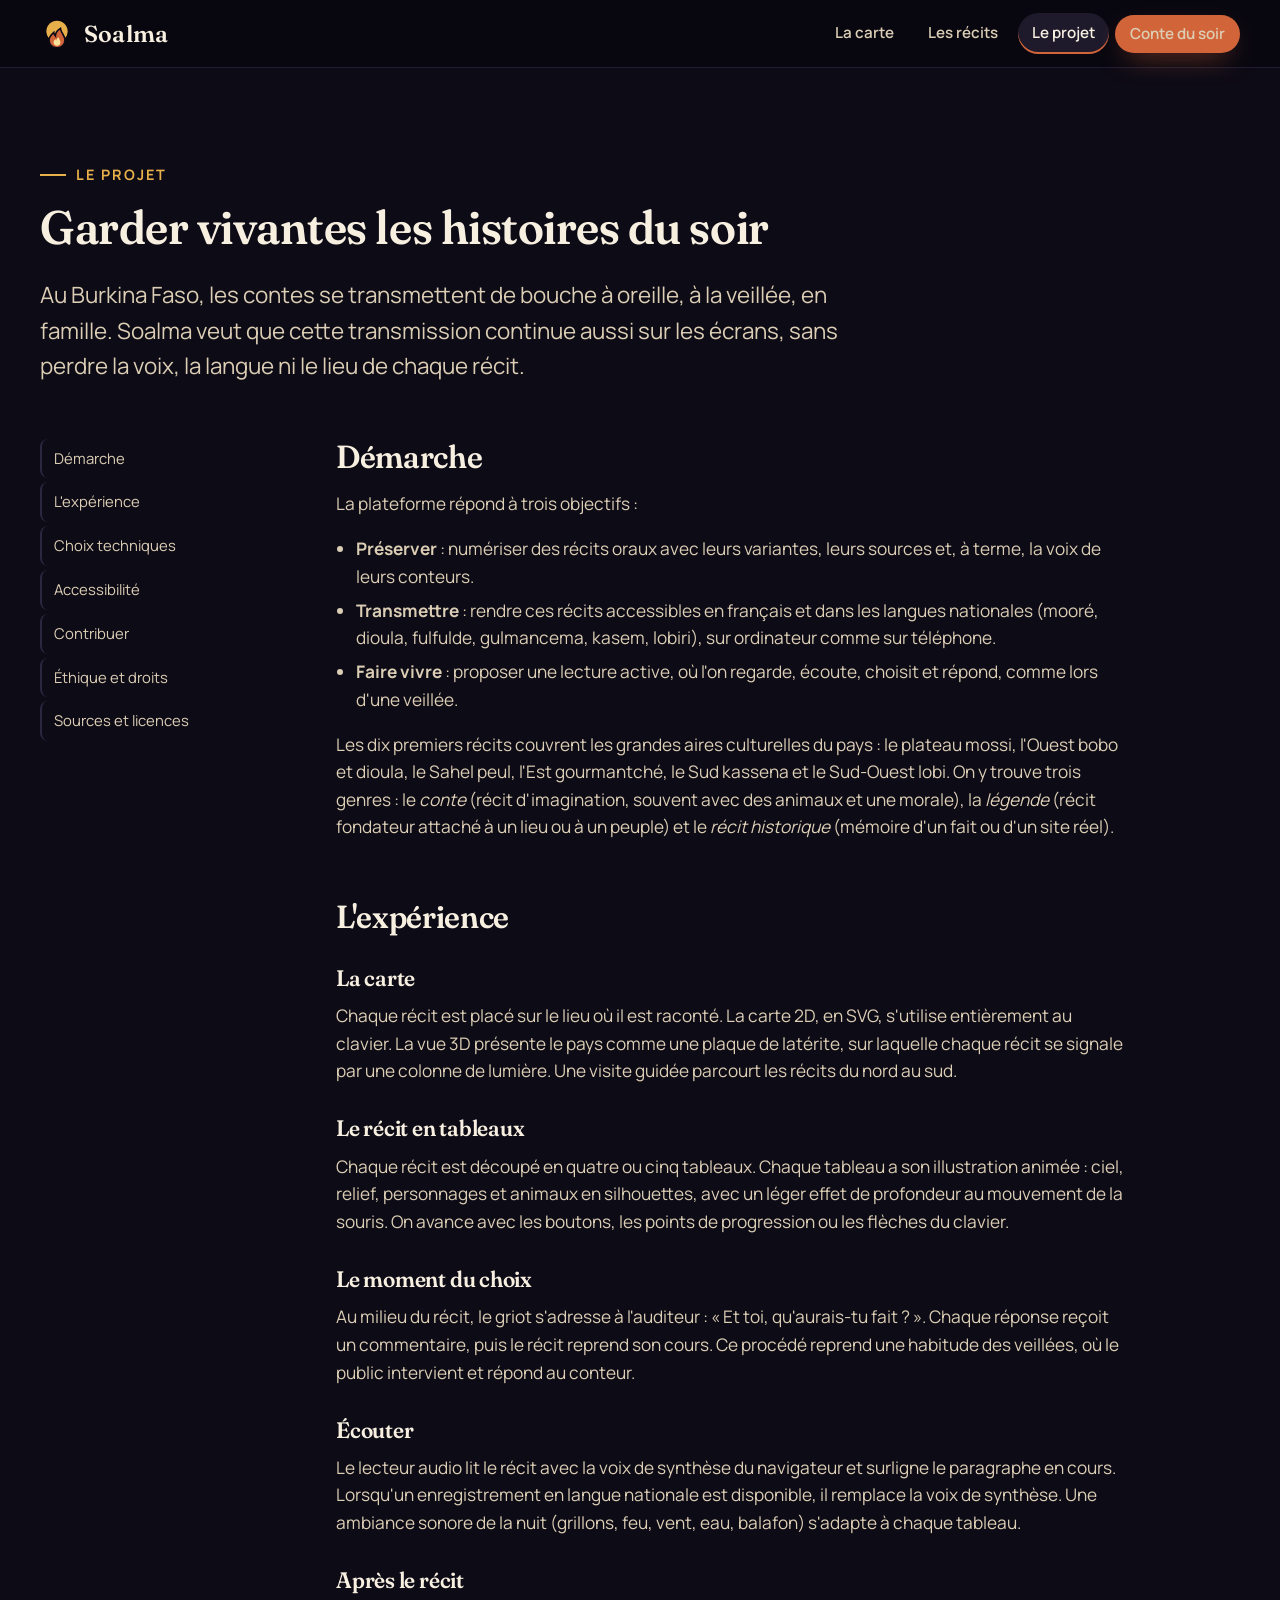
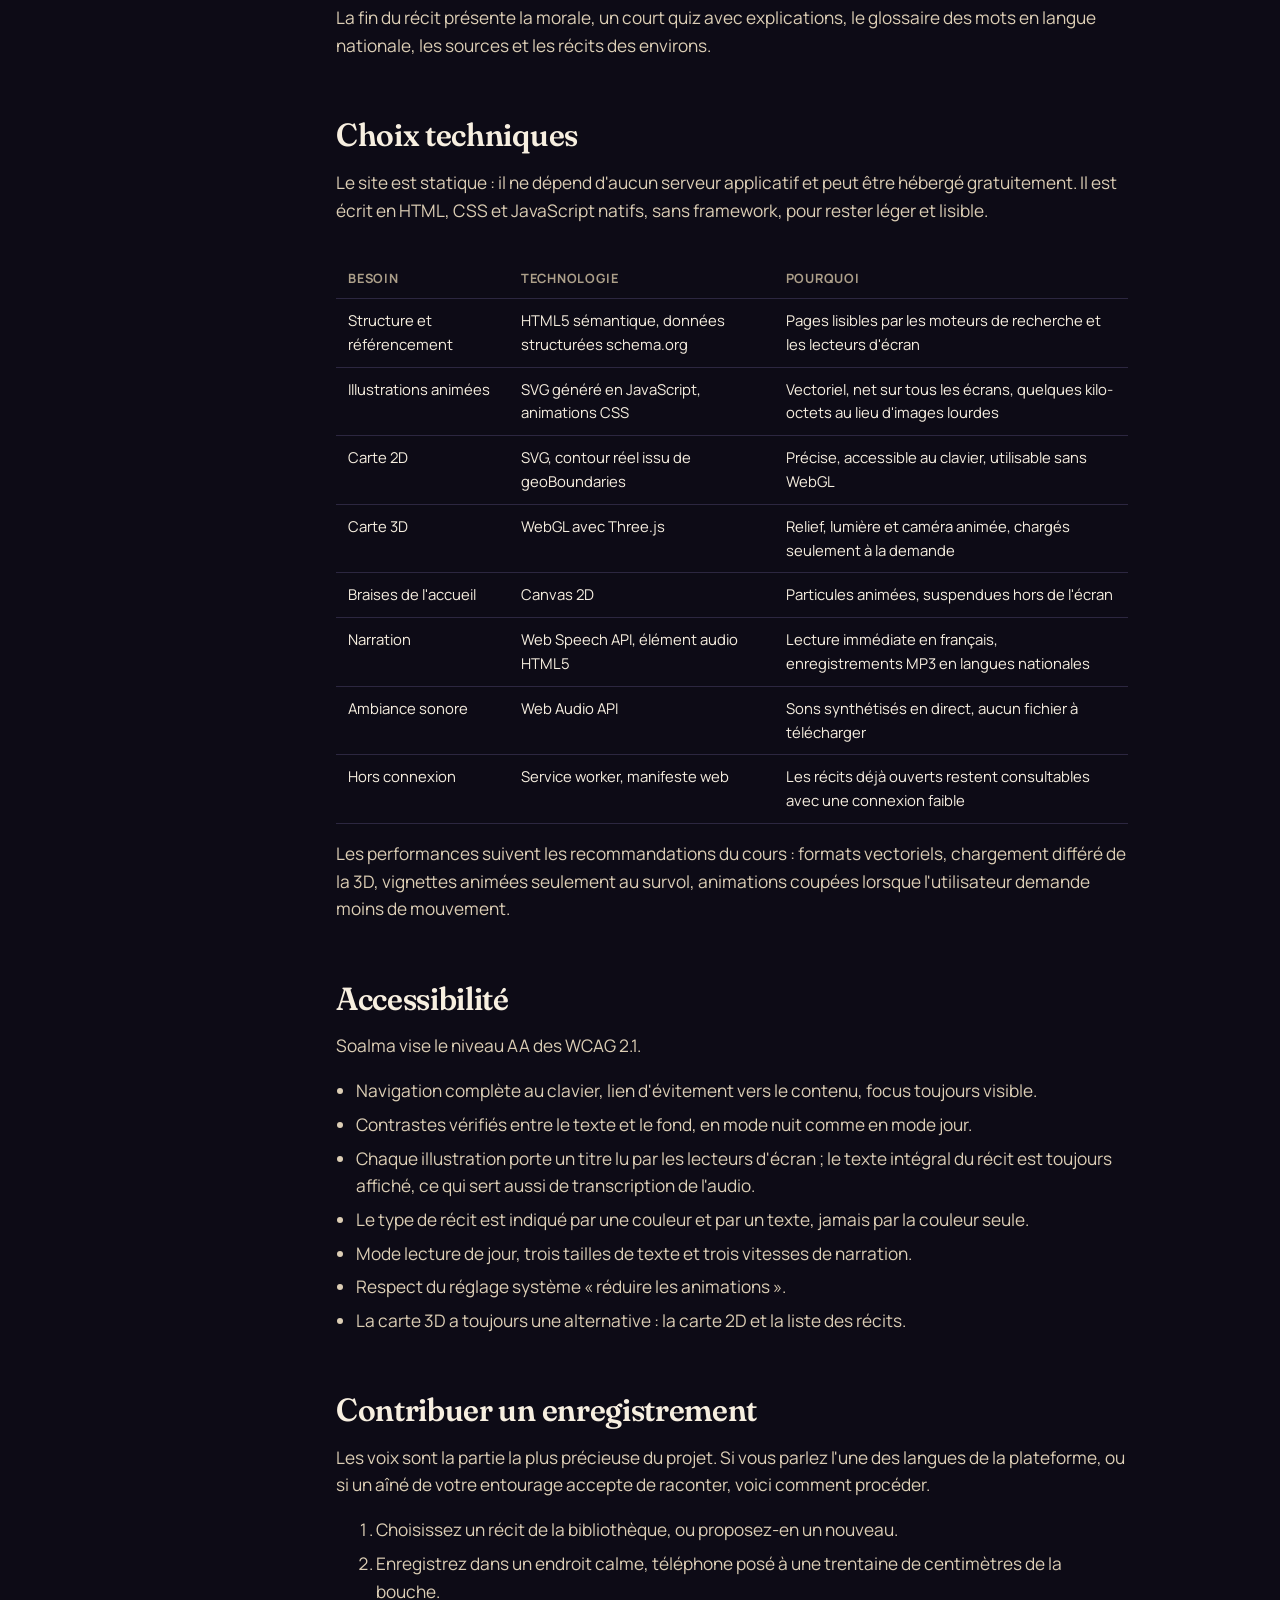
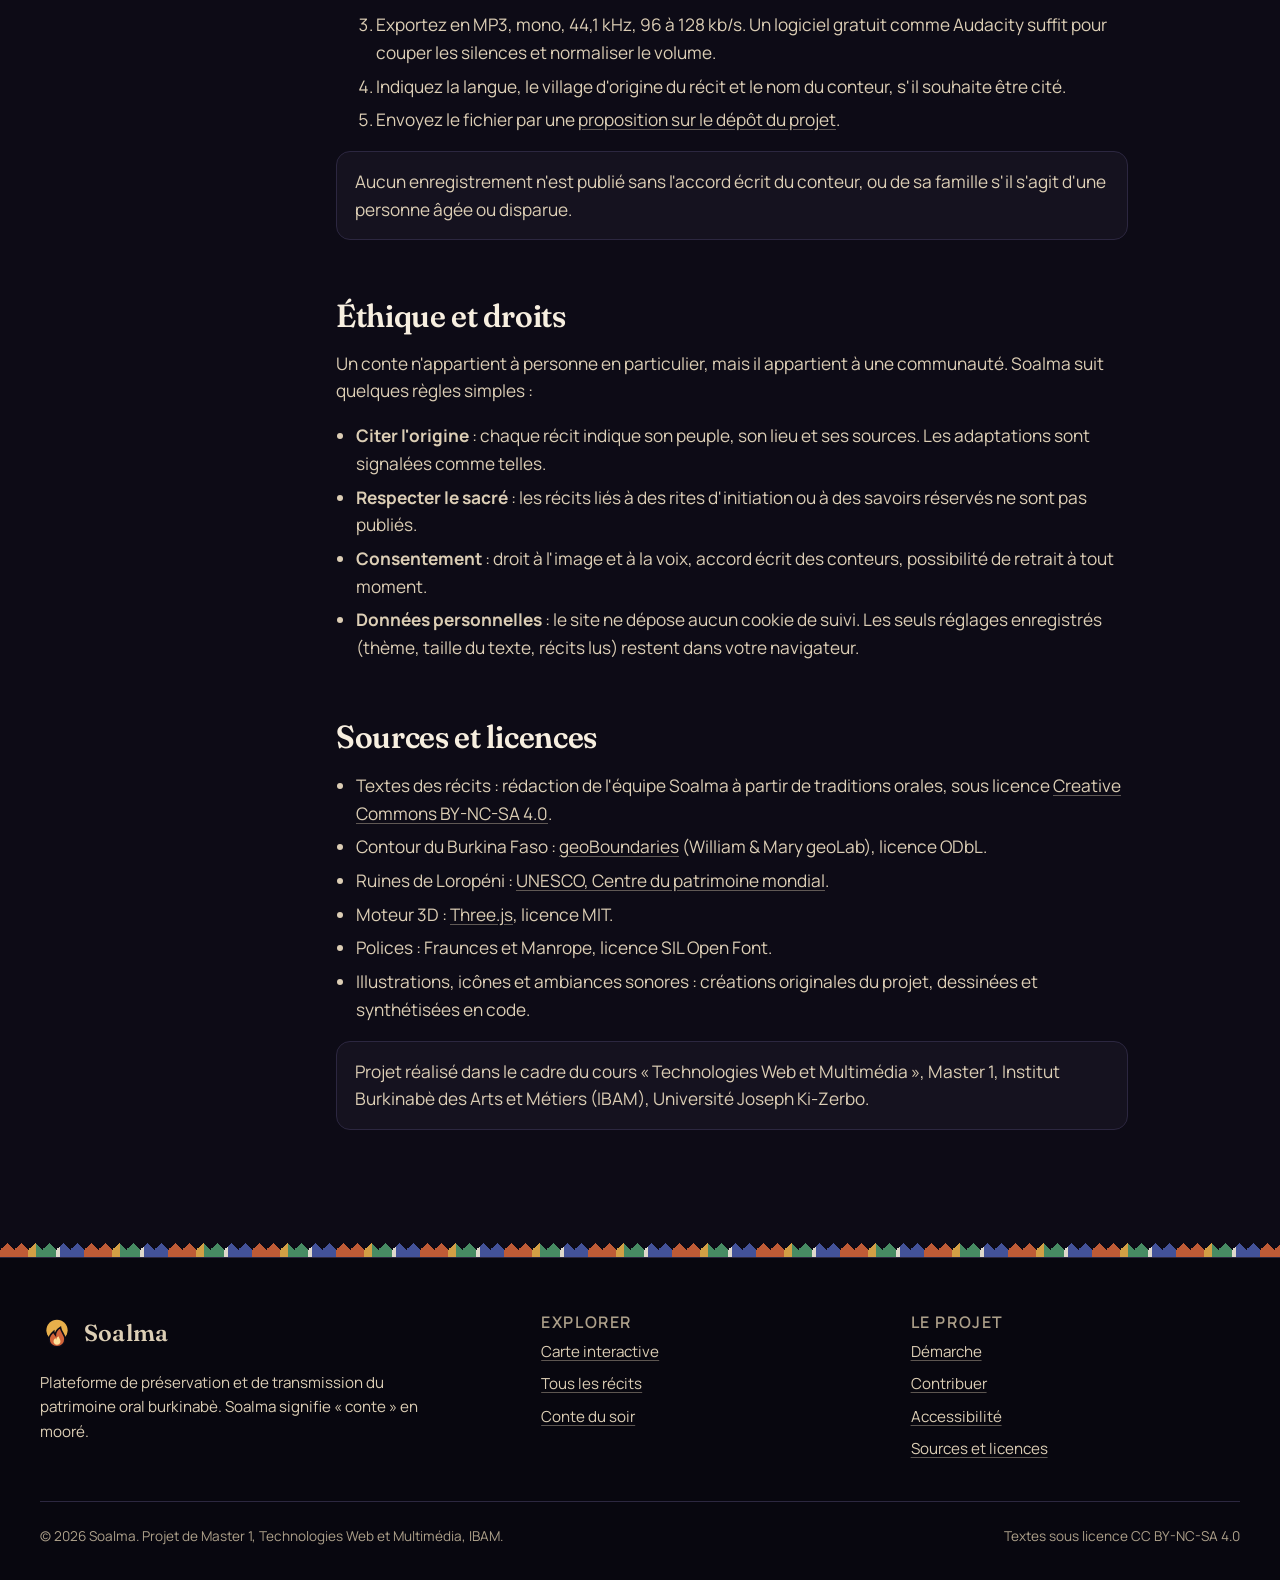
==== a-propos.html @ 2fe65912 "Plateforme Soalma : carte interactive et contes du Burkina Faso Site statique HTML, CSS et JavaScrip" ====
<!doctype html>
<html lang="fr">
<head>
  <meta charset="utf-8">
  <meta name="viewport" content="width=device-width, initial-scale=1">
  <title>Le projet · Soalma</title>
  <meta name="description" content="Démarche, technologies, accessibilité et contribution : comment Soalma préserve et transmet le patrimoine oral du Burkina Faso.">
  <meta name="theme-color" content="#0D0B16">
  <link rel="canonical" href="https://porgoabdoulnassirou.github.io/Projet_Tech_Web_et_Multimediat/a-propos.html">
  <meta property="og:title" content="Le projet · Soalma">
  <meta property="og:description" content="Comment Soalma préserve et transmet le patrimoine oral du Burkina Faso.">
  <meta property="og:image" content="https://porgoabdoulnassirou.github.io/Projet_Tech_Web_et_Multimediat/assets/img/og-image.png">
  <link rel="icon" href="assets/img/favicon.svg" type="image/svg+xml">
  <link rel="manifest" href="manifest.webmanifest">
  <link rel="preconnect" href="https://fonts.googleapis.com">
  <link rel="preconnect" href="https://fonts.gstatic.com" crossorigin>
  <link rel="stylesheet" href="https://fonts.googleapis.com/css2?family=Fraunces:ital,opsz,wght@0,9..144,400..700;1,9..144,400..600&family=Manrope:wght@400..800&display=swap">
  <link rel="stylesheet" href="assets/css/main.css">
  <script type="module" src="assets/js/ui.js"></script>
</head>
<body>
  <!-- en-tete -->
  <a class="skip-link" href="#contenu">Aller au contenu</a>

  <header class="site-header">
    <div class="container">
      <a class="brand" href="./" aria-label="Soalma, accueil"><img src="assets/img/logo.svg" alt="" width="34" height="34">Soalma</a>
      <button class="nav-toggle" type="button" aria-expanded="false" aria-controls="nav" aria-label="Menu"><svg viewBox="0 0 24 24" width="22" height="22" fill="none" stroke="currentColor" stroke-width="1.8" stroke-linecap="round" aria-hidden="true"><path d="M4 7h16M4 12h16M4 17h16"/></svg></button>
      <nav id="nav" class="nav" aria-label="Navigation principale">
        <a href="carte.html">La carte</a>
        <a href="contes.html">Les récits</a>
        <a href="a-propos.html" aria-current="page">Le projet</a>
        <a class="btn btn-primary btn-sm" href="contes.html" data-random>Conte du soir</a>
      </nav>
    </div>
  </header>
  <!-- /en-tete -->

  <main id="contenu">
    <div class="container">
      <header class="page-head">
        <p class="eyebrow">Le projet</p>
        <h1>Garder vivantes les histoires du soir</h1>
        <p class="lead">Au Burkina Faso, les contes se transmettent de bouche à oreille, à la veillée, en famille. Soalma veut que cette transmission continue aussi sur les écrans, sans perdre la voix, la langue ni le lieu de chaque récit.</p>
      </header>

      <div class="about-grid">
        <nav class="toc" aria-label="Sommaire de la page">
          <a href="#demarche">Démarche</a>
          <a href="#experience">L'expérience</a>
          <a href="#technique">Choix techniques</a>
          <a href="#accessibilite">Accessibilité</a>
          <a href="#contribuer">Contribuer</a>
          <a href="#ethique">Éthique et droits</a>
          <a href="#sources">Sources et licences</a>
        </nav>

        <div class="prose">
          <section id="demarche" aria-labelledby="h-demarche">
            <h2 id="h-demarche" style="margin-top:0">Démarche</h2>
            <p>La plateforme répond à trois objectifs :</p>
            <ul>
              <li><strong>Préserver</strong> : numériser des récits oraux avec leurs variantes, leurs sources et, à terme, la voix de leurs conteurs.</li>
              <li><strong>Transmettre</strong> : rendre ces récits accessibles en français et dans les langues nationales (mooré, dioula, fulfulde, gulmancema, kasem, lobiri), sur ordinateur comme sur téléphone.</li>
              <li><strong>Faire vivre</strong> : proposer une lecture active, où l'on regarde, écoute, choisit et répond, comme lors d'une veillée.</li>
            </ul>
            <p>Les dix premiers récits couvrent les grandes aires culturelles du pays : le plateau mossi, l'Ouest bobo et dioula, le Sahel peul, l'Est gourmantché, le Sud kassena et le Sud-Ouest lobi. On y trouve trois genres : le <em>conte</em> (récit d'imagination, souvent avec des animaux et une morale), la <em>légende</em> (récit fondateur attaché à un lieu ou à un peuple) et le <em>récit historique</em> (mémoire d'un fait ou d'un site réel).</p>
          </section>

          <section id="experience" aria-labelledby="h-experience">
            <h2 id="h-experience">L'expérience</h2>
            <h3>La carte</h3>
            <p>Chaque récit est placé sur le lieu où il est raconté. La carte 2D, en SVG, s'utilise entièrement au clavier. La vue 3D présente le pays comme une plaque de latérite, sur laquelle chaque récit se signale par une colonne de lumière. Une visite guidée parcourt les récits du nord au sud.</p>
            <h3>Le récit en tableaux</h3>
            <p>Chaque récit est découpé en quatre ou cinq tableaux. Chaque tableau a son illustration animée : ciel, relief, personnages et animaux en silhouettes, avec un léger effet de profondeur au mouvement de la souris. On avance avec les boutons, les points de progression ou les flèches du clavier.</p>
            <h3>Le moment du choix</h3>
            <p>Au milieu du récit, le griot s'adresse à l'auditeur : « Et toi, qu'aurais-tu fait ? ». Chaque réponse reçoit un commentaire, puis le récit reprend son cours. Ce procédé reprend une habitude des veillées, où le public intervient et répond au conteur.</p>
            <h3>Écouter</h3>
            <p>Le lecteur audio lit le récit avec la voix de synthèse du navigateur et surligne le paragraphe en cours. Lorsqu'un enregistrement en langue nationale est disponible, il remplace la voix de synthèse. Une ambiance sonore de la nuit (grillons, feu, vent, eau, balafon) s'adapte à chaque tableau.</p>
            <h3>Après le récit</h3>
            <p>La fin du récit présente la morale, un court quiz avec explications, le glossaire des mots en langue nationale, les sources et les récits des environs.</p>
          </section>

          <section id="technique" aria-labelledby="h-technique">
            <h2 id="h-technique">Choix techniques</h2>
            <p>Le site est statique : il ne dépend d'aucun serveur applicatif et peut être hébergé gratuitement. Il est écrit en HTML, CSS et JavaScript natifs, sans framework, pour rester léger et lisible.</p>
            <div style="overflow-x:auto">
              <table class="table">
                <thead><tr><th scope="col">Besoin</th><th scope="col">Technologie</th><th scope="col">Pourquoi</th></tr></thead>
                <tbody>
                  <tr><td>Structure et référencement</td><td>HTML5 sémantique, données structurées schema.org</td><td>Pages lisibles par les moteurs de recherche et les lecteurs d'écran</td></tr>
                  <tr><td>Illustrations animées</td><td>SVG généré en JavaScript, animations CSS</td><td>Vectoriel, net sur tous les écrans, quelques kilo-octets au lieu d'images lourdes</td></tr>
                  <tr><td>Carte 2D</td><td>SVG, contour réel issu de geoBoundaries</td><td>Précise, accessible au clavier, utilisable sans WebGL</td></tr>
                  <tr><td>Carte 3D</td><td>WebGL avec Three.js</td><td>Relief, lumière et caméra animée, chargés seulement à la demande</td></tr>
                  <tr><td>Braises de l'accueil</td><td>Canvas 2D</td><td>Particules animées, suspendues hors de l'écran</td></tr>
                  <tr><td>Narration</td><td>Web Speech API, élément audio HTML5</td><td>Lecture immédiate en français, enregistrements MP3 en langues nationales</td></tr>
                  <tr><td>Ambiance sonore</td><td>Web Audio API</td><td>Sons synthétisés en direct, aucun fichier à télécharger</td></tr>
                  <tr><td>Hors connexion</td><td>Service worker, manifeste web</td><td>Les récits déjà ouverts restent consultables avec une connexion faible</td></tr>
                </tbody>
              </table>
            </div>
            <p>Les performances suivent les recommandations du cours : formats vectoriels, chargement différé de la 3D, vignettes animées seulement au survol, animations coupées lorsque l'utilisateur demande moins de mouvement.</p>
          </section>

          <section id="accessibilite" aria-labelledby="h-access">
            <h2 id="h-access">Accessibilité</h2>
            <p>Soalma vise le niveau AA des WCAG 2.1.</p>
            <ul>
              <li>Navigation complète au clavier, lien d'évitement vers le contenu, focus toujours visible.</li>
              <li>Contrastes vérifiés entre le texte et le fond, en mode nuit comme en mode jour.</li>
              <li>Chaque illustration porte un titre lu par les lecteurs d'écran ; le texte intégral du récit est toujours affiché, ce qui sert aussi de transcription de l'audio.</li>
              <li>Le type de récit est indiqué par une couleur et par un texte, jamais par la couleur seule.</li>
              <li>Mode lecture de jour, trois tailles de texte et trois vitesses de narration.</li>
              <li>Respect du réglage système « réduire les animations ».</li>
              <li>La carte 3D a toujours une alternative : la carte 2D et la liste des récits.</li>
            </ul>
          </section>

          <section id="contribuer" aria-labelledby="h-contrib">
            <h2 id="h-contrib">Contribuer un enregistrement</h2>
            <p>Les voix sont la partie la plus précieuse du projet. Si vous parlez l'une des langues de la plateforme, ou si un aîné de votre entourage accepte de raconter, voici comment procéder.</p>
            <ol>
              <li>Choisissez un récit de la bibliothèque, ou proposez-en un nouveau.</li>
              <li>Enregistrez dans un endroit calme, téléphone posé à une trentaine de centimètres de la bouche.</li>
              <li>Exportez en MP3, mono, 44,1 kHz, 96 à 128 kb/s. Un logiciel gratuit comme Audacity suffit pour couper les silences et normaliser le volume.</li>
              <li>Indiquez la langue, le village d'origine du récit et le nom du conteur, s'il souhaite être cité.</li>
              <li>Envoyez le fichier par une <a href="https://github.com/PorgoAbdoulNassirou/Projet_Tech_Web_et_Multimediat/issues/new" rel="noopener">proposition sur le dépôt du projet</a>.</li>
            </ol>
            <p class="note">Aucun enregistrement n'est publié sans l'accord écrit du conteur, ou de sa famille s'il s'agit d'une personne âgée ou disparue.</p>
          </section>

          <section id="ethique" aria-labelledby="h-ethique">
            <h2 id="h-ethique">Éthique et droits</h2>
            <p>Un conte n'appartient à personne en particulier, mais il appartient à une communauté. Soalma suit quelques règles simples :</p>
            <ul>
              <li><strong>Citer l'origine</strong> : chaque récit indique son peuple, son lieu et ses sources. Les adaptations sont signalées comme telles.</li>
              <li><strong>Respecter le sacré</strong> : les récits liés à des rites d'initiation ou à des savoirs réservés ne sont pas publiés.</li>
              <li><strong>Consentement</strong> : droit à l'image et à la voix, accord écrit des conteurs, possibilité de retrait à tout moment.</li>
              <li><strong>Données personnelles</strong> : le site ne dépose aucun cookie de suivi. Les seuls réglages enregistrés (thème, taille du texte, récits lus) restent dans votre navigateur.</li>
            </ul>
          </section>

          <section id="sources" aria-labelledby="h-sources">
            <h2 id="h-sources">Sources et licences</h2>
            <ul>
              <li>Textes des récits : rédaction de l'équipe Soalma à partir de traditions orales, sous licence <a href="https://creativecommons.org/licenses/by-nc-sa/4.0/deed.fr" rel="noopener license">Creative Commons BY-NC-SA 4.0</a>.</li>
              <li>Contour du Burkina Faso : <a href="https://www.geoboundaries.org/" rel="noopener">geoBoundaries</a> (William &amp; Mary geoLab), licence ODbL.</li>
              <li>Ruines de Loropéni : <a href="https://whc.unesco.org/fr/list/1225/" rel="noopener">UNESCO, Centre du patrimoine mondial</a>.</li>
              <li>Moteur 3D : <a href="https://threejs.org/" rel="noopener">Three.js</a>, licence MIT.</li>
              <li>Polices : Fraunces et Manrope, licence SIL Open Font.</li>
              <li>Illustrations, icônes et ambiances sonores : créations originales du projet, dessinées et synthétisées en code.</li>
            </ul>
            <p class="note">Projet réalisé dans le cadre du cours « Technologies Web et Multimédia », Master 1, Institut Burkinabè des Arts et Métiers (IBAM), Université Joseph Ki-Zerbo.</p>
          </section>
        </div>
      </div>
    </div>
    <div style="height:96px"></div>
  </main>

  <!-- pied -->
  <div class="motif" aria-hidden="true"></div>
  <footer class="site-footer">
    <div class="container">
      <div>
        <a class="brand" href="./"><img src="assets/img/logo.svg" alt="" width="34" height="34">Soalma</a>
        <p style="margin-top:14px;max-width:42ch">Plateforme de préservation et de transmission du patrimoine oral burkinabè. Soalma signifie « conte » en mooré.</p>
      </div>
      <div>
        <h2>Explorer</h2>
        <ul>
          <li><a href="carte.html">Carte interactive</a></li>
          <li><a href="contes.html">Tous les récits</a></li>
          <li><a href="contes.html" data-random>Conte du soir</a></li>
        </ul>
      </div>
      <div>
        <h2>Le projet</h2>
        <ul>
          <li><a href="a-propos.html#demarche">Démarche</a></li>
          <li><a href="a-propos.html#contribuer">Contribuer</a></li>
          <li><a href="a-propos.html#accessibilite">Accessibilité</a></li>
          <li><a href="a-propos.html#sources">Sources et licences</a></li>
        </ul>
      </div>
      <div class="fineprint">
        <span>© <span data-year>2026</span> Soalma. Projet de Master 1, Technologies Web et Multimédia, IBAM.</span>
        <span>Textes sous licence CC BY-NC-SA 4.0</span>
      </div>
    </div>
  </footer>
  <!-- /pied -->
</body>
</html>
---- assets/css/main.css ----
/* =========================================================
   Soalma, feuille de style principale
   1. Jetons de design   2. Base   3. Mise en page
   4. Composants        5. Scènes  6. Pages
   ========================================================= */

/* ---------- 1. Jetons ---------- */
:root {
  --nuit-950: #08070F;
  --nuit-900: #0D0B16;
  --nuit-800: #15121F;
  --nuit-700: #1E1A2B;
  --nuit-600: #2C2740;
  --nuit-500: #3D3756;

  --sable-50: #F7EFE0;
  --sable-200: #DCCEB5;
  --sable-400: #ADA08A;

  --laterite: #D2643A;
  --laterite-600: #B8502A;
  --mil: #E8B04B;
  --indigo: #4A5AA8;
  --vert: #4E9A6C;

  --bg: var(--nuit-900);
  --surface: var(--nuit-800);
  --raised: var(--nuit-700);
  --line: var(--nuit-600);
  --text: var(--sable-50);
  --text-2: var(--sable-200);
  --muted: var(--sable-400);
  --accent: var(--laterite);
  --focus: var(--mil);

  --font-display: 'Fraunces', 'Georgia', serif;
  --font-ui: 'Manrope', system-ui, -apple-system, 'Segoe UI', sans-serif;

  --step--1: clamp(0.83rem, 0.8rem + 0.15vw, 0.9rem);
  --step-0: clamp(1rem, 0.96rem + 0.2vw, 1.08rem);
  --step-1: clamp(1.2rem, 1.1rem + 0.45vw, 1.4rem);
  --step-2: clamp(1.5rem, 1.3rem + 0.9vw, 2rem);
  --step-3: clamp(1.9rem, 1.5rem + 1.8vw, 3rem);
  --step-4: clamp(2.4rem, 1.7rem + 3.2vw, 4.6rem);

  --r-sm: 8px;
  --r-md: 14px;
  --r-lg: 22px;
  --r-pill: 999px;

  --shadow: 0 18px 50px -20px rgba(0, 0, 0, 0.7);
  --ease: cubic-bezier(0.22, 1, 0.36, 1);
  --header-h: 68px;
  --maxw: 1200px;

  color-scheme: dark;
}

/* ---------- 2. Base ---------- */
*, *::before, *::after { box-sizing: border-box; }

html { -webkit-text-size-adjust: 100%; scroll-behavior: smooth; }

body {
  margin: 0;
  min-height: 100vh;
  background: var(--bg);
  color: var(--text);
  font-family: var(--font-ui);
  font-size: var(--step-0);
  line-height: 1.6;
  -webkit-font-smoothing: antialiased;
  text-rendering: optimizeLegibility;
}

img, svg, canvas, video { display: block; max-width: 100%; }

h1, h2, h3, h4 {
  font-family: var(--font-display);
  font-weight: 600;
  line-height: 1.12;
  letter-spacing: -0.01em;
  margin: 0 0 0.5em;
  font-variation-settings: 'opsz' 72, 'SOFT' 50;
}
h1 { font-size: var(--step-4); }
h2 { font-size: var(--step-3); }
h3 { font-size: var(--step-1); }
p { margin: 0 0 1em; }

a { color: inherit; text-decoration-color: color-mix(in srgb, currentColor 40%, transparent); text-underline-offset: 3px; }
a:hover { text-decoration-color: currentColor; }

:focus-visible {
  outline: 3px solid var(--focus);
  outline-offset: 3px;
  border-radius: 4px;
}

::selection { background: var(--laterite); color: #fff; }

.visually-hidden {
  position: absolute !important;
  width: 1px; height: 1px;
  padding: 0; margin: -1px;
  overflow: hidden; clip: rect(0 0 0 0);
  white-space: nowrap; border: 0;
}

.skip-link {
  position: absolute;
  left: 12px; top: -60px;
  z-index: 100;
  background: var(--mil);
  color: var(--nuit-950);
  padding: 10px 16px;
  border-radius: var(--r-sm);
  font-weight: 700;
  text-decoration: none;
  transition: top 0.2s;
}
.skip-link:focus { top: 12px; }

.eyebrow {
  display: inline-flex;
  align-items: center;
  gap: 10px;
  font-size: var(--step--1);
  font-weight: 700;
  letter-spacing: 0.14em;
  text-transform: uppercase;
  color: var(--mil);
  margin-bottom: 14px;
}
.eyebrow::before {
  content: '';
  width: 26px; height: 2px;
  background: currentColor;
}

.lead { font-size: var(--step-1); color: var(--text-2); max-width: 60ch; }

/* ---------- 3. Mise en page ---------- */
.container { width: min(100% - 40px, var(--maxw)); margin-inline: auto; }

.section { padding-block: clamp(64px, 9vw, 120px); }

.site-header {
  position: sticky;
  top: 0;
  z-index: 50;
  height: var(--header-h);
  background: color-mix(in srgb, var(--nuit-950) 78%, transparent);
  backdrop-filter: blur(14px) saturate(140%);
  -webkit-backdrop-filter: blur(14px) saturate(140%);
  border-bottom: 1px solid color-mix(in srgb, var(--line) 70%, transparent);
}
.site-header .container {
  height: 100%;
  display: flex;
  align-items: center;
  gap: 24px;
}

.brand {
  display: inline-flex;
  align-items: center;
  gap: 10px;
  text-decoration: none;
  font-family: var(--font-display);
  font-size: 1.45rem;
  font-weight: 600;
  letter-spacing: 0.01em;
}
.brand svg, .brand img { width: 34px; height: 34px; }
.go span, .btn span { display: inline-flex; }
.go svg, .btn span svg { width: 18px; height: 18px; }

.nav { margin-left: auto; display: flex; align-items: center; gap: 6px; }
.nav a {
  padding: 8px 14px;
  border-radius: var(--r-pill);
  text-decoration: none;
  color: var(--text-2);
  font-weight: 600;
  font-size: 0.95rem;
  transition: background 0.2s, color 0.2s;
}
.nav a:hover { color: var(--text); background: var(--nuit-700); }
.nav a[aria-current='page'] { color: var(--text); background: var(--nuit-700); box-shadow: inset 0 -2px 0 var(--laterite); }

.nav-toggle { display: none; }

@media (max-width: 820px) {
  .nav-toggle {
    display: inline-grid;
    place-items: center;
    margin-left: auto;
    width: 44px; height: 44px;
    border-radius: var(--r-pill);
    border: 1px solid var(--line);
    background: transparent;
    color: var(--text);
    cursor: pointer;
  }
  .nav {
    position: fixed;
    inset: var(--header-h) 0 auto 0;
    flex-direction: column;
    align-items: stretch;
    gap: 4px;
    padding: 16px 20px 24px;
    background: var(--nuit-950);
    border-bottom: 1px solid var(--line);
    transform: translateY(-8px);
    opacity: 0;
    visibility: hidden;
    transition: opacity 0.25s var(--ease), transform 0.25s var(--ease), visibility 0.25s;
  }
  .nav.is-open { opacity: 1; transform: none; visibility: visible; }
  .nav a { padding: 14px 16px; font-size: 1.05rem; }
  .nav .btn { margin-top: 8px; justify-content: center; }
}

.site-footer {
  border-top: 1px solid var(--line);
  background: var(--nuit-950);
  color: var(--text-2);
  font-size: 0.95rem;
}
.site-footer .container {
  display: grid;
  grid-template-columns: 1.4fr 1fr 1fr;
  gap: 40px;
  padding-block: 56px 32px;
}
.site-footer h2 { font-size: 1rem; font-family: var(--font-ui); letter-spacing: 0.1em; text-transform: uppercase; color: var(--muted); }
.site-footer ul { list-style: none; padding: 0; margin: 0; display: grid; gap: 8px; }
.site-footer .fineprint {
  grid-column: 1 / -1;
  padding-top: 24px;
  border-top: 1px solid var(--line);
  font-size: 0.85rem;
  color: var(--muted);
  display: flex;
  flex-wrap: wrap;
  gap: 8px 24px;
  justify-content: space-between;
}
@media (max-width: 760px) { .site-footer .container { grid-template-columns: 1fr; } }

/* Bande de motifs inspirée du Faso Dan Fani */
.motif {
  height: 14px;
  background:
    linear-gradient(135deg, var(--nuit-900) 25%, transparent 25%) 0 0 / 14px 14px,
    linear-gradient(225deg, var(--nuit-900) 25%, transparent 25%) 0 0 / 14px 14px,
    repeating-linear-gradient(90deg, var(--laterite) 0 28px, var(--mil) 28px 36px, var(--vert) 36px 56px, var(--sable-50) 56px 60px, var(--indigo) 60px 84px);
  opacity: 0.9;
}

/* ---------- 4. Composants ---------- */
.btn {
  display: inline-flex;
  align-items: center;
  gap: 10px;
  min-height: 46px;
  padding: 0 22px;
  border-radius: var(--r-pill);
  border: 1px solid transparent;
  font: 700 0.98rem/1 var(--font-ui);
  text-decoration: none;
  cursor: pointer;
  transition: transform 0.2s var(--ease), background 0.2s, border-color 0.2s, color 0.2s, box-shadow 0.2s;
  white-space: nowrap;
}
.btn svg { width: 18px; height: 18px; flex: none; }
.btn:active { transform: translateY(1px) scale(0.98); }
.btn-primary { background: var(--laterite); color: #fff; box-shadow: 0 10px 30px -12px rgba(210, 100, 58, 0.8); }
.btn-primary:hover { background: var(--laterite-600); }
.btn-ghost { background: transparent; color: var(--text); border-color: var(--nuit-500); }
.btn-ghost:hover { background: var(--nuit-700); border-color: var(--sable-400); }
.btn-quiet { background: var(--nuit-700); color: var(--text); }
.btn-quiet:hover { background: var(--nuit-600); }
.btn-sm { min-height: 38px; padding: 0 16px; font-size: 0.9rem; }
.btn[disabled] { opacity: 0.45; cursor: not-allowed; }

.icon-btn {
  display: inline-grid;
  place-items: center;
  width: 44px; height: 44px;
  border-radius: var(--r-pill);
  border: 1px solid var(--line);
  background: var(--nuit-800);
  color: var(--text);
  cursor: pointer;
  transition: background 0.2s, border-color 0.2s;
}
.icon-btn:hover { background: var(--nuit-700); border-color: var(--nuit-500); }
.icon-btn svg { width: 20px; height: 20px; }
.icon-btn[aria-pressed='true'] { background: var(--laterite); border-color: var(--laterite); color: #fff; }

.chip {
  display: inline-flex;
  align-items: center;
  gap: 8px;
  min-height: 36px;
  padding: 0 14px;
  border-radius: var(--r-pill);
  border: 1px solid var(--line);
  background: transparent;
  color: var(--text-2);
  font: 600 0.88rem/1 var(--font-ui);
  cursor: pointer;
  transition: all 0.2s;
}
.chip:hover { border-color: var(--nuit-500); color: var(--text); }
.chip[aria-pressed='true'] { background: var(--sable-50); color: var(--nuit-950); border-color: var(--sable-50); }
.chip .dot { width: 8px; height: 8px; border-radius: 50%; background: currentColor; }

.badge {
  display: inline-flex;
  align-items: center;
  gap: 6px;
  padding: 4px 10px;
  border-radius: var(--r-pill);
  font-size: 0.75rem;
  font-weight: 700;
  letter-spacing: 0.04em;
  text-transform: uppercase;
  background: rgba(8, 7, 15, 0.7);
  color: var(--sable-50);
  backdrop-filter: blur(6px);
}
.badge[data-type='Conte'] { color: #FFD38A; }
.badge[data-type='Légende'] { color: #FFB199; }
.badge[data-type='Récit historique'] { color: #B9C6FF; }

.meta {
  display: flex;
  flex-wrap: wrap;
  gap: 4px 14px;
  color: var(--muted);
  font-size: 0.88rem;
}
.meta span { display: inline-flex; align-items: center; gap: 6px; }
.meta svg { width: 15px; height: 15px; opacity: 0.8; }

.field {
  position: relative;
  display: flex;
  align-items: center;
}
.field svg { position: absolute; left: 16px; top: 50%; transform: translateY(-50%); width: 18px; height: 18px; color: var(--muted); pointer-events: none; }
.field input, .field select {
  width: 100%;
  min-height: 48px;
  padding: 0 16px 0 46px;
  border-radius: var(--r-pill);
  border: 1px solid var(--line);
  background: var(--nuit-800);
  color: var(--text);
  font: 500 1rem var(--font-ui);
  transition: border-color 0.2s, background 0.2s;
}
.field select { padding-left: 16px; appearance: none; }
.field input::placeholder { color: var(--muted); }
.field input:focus, .field select:focus { outline: none; border-color: var(--mil); background: var(--nuit-700); }

/* Carte de conte */
.card {
  position: relative;
  display: flex;
  flex-direction: column;
  border-radius: var(--r-lg);
  background: var(--surface);
  border: 1px solid var(--line);
  overflow: hidden;
  text-decoration: none;
  transition: transform 0.35s var(--ease), border-color 0.3s, box-shadow 0.35s;
}
.card:hover, .card:focus-within { transform: translateY(-4px); border-color: var(--nuit-500); box-shadow: var(--shadow); }
.card-media { position: relative; aspect-ratio: 16 / 10; overflow: hidden; background: var(--nuit-950); }
.card-media .scene { width: 100%; height: 100%; transition: transform 0.8s var(--ease); }
.card:hover .card-media .scene { transform: scale(1.04); }
.card-media .badge { position: absolute; top: 14px; left: 14px; }
.card-body { padding: 18px 20px 22px; display: grid; gap: 8px; flex: 1; }
.card-body :is(h2, h3) { margin: 0; font-size: 1.3rem; }
.card-body :is(h2, h3) a { text-decoration: none; }
.card-body :is(h2, h3) a::after { content: ''; position: absolute; inset: 0; z-index: 1; }
.card-body :is(h2, h3) a:focus-visible { outline: none; }
.card:has(:is(h2, h3) a:focus-visible) { outline: 3px solid var(--focus); outline-offset: 3px; }
.card-body p { margin: 0; color: var(--text-2); font-size: 0.95rem; }
.card .meta { margin-top: auto; padding-top: 6px; }

.grid-cards {
  display: grid;
  grid-template-columns: repeat(auto-fill, minmax(290px, 1fr));
  gap: 24px;
}

/* Fenêtre modale */
dialog {
  border: 1px solid var(--line);
  border-radius: var(--r-lg);
  background: var(--surface);
  color: var(--text);
  padding: 0;
  width: min(560px, calc(100% - 32px));
  box-shadow: var(--shadow);
}
dialog::backdrop { background: rgba(5, 4, 10, 0.7); backdrop-filter: blur(4px); }
dialog[open] { animation: pop 0.3s var(--ease); }
.dialog-head { display: flex; align-items: center; justify-content: space-between; gap: 16px; padding: 20px 24px; border-bottom: 1px solid var(--line); }
.dialog-head h2 { font-size: 1.35rem; margin: 0; }
.dialog-body { padding: 20px 24px 26px; max-height: 70vh; overflow: auto; }

.toast {
  position: fixed;
  left: 50%; bottom: 110px;
  z-index: 80;
  transform: translate(-50%, 20px);
  opacity: 0;
  padding: 12px 20px;
  border-radius: var(--r-pill);
  background: var(--sable-50);
  color: var(--nuit-950);
  font-weight: 700;
  pointer-events: none;
  transition: opacity 0.3s, transform 0.3s var(--ease);
}
.toast.is-visible { opacity: 1; transform: translate(-50%, 0); }

/* Révélation au défilement */
.reveal { opacity: 0; transform: translateY(24px); transition: opacity 0.9s var(--ease), transform 0.9s var(--ease); }
.reveal.is-in { opacity: 1; transform: none; }

@keyframes pop { from { opacity: 0; transform: translateY(12px) scale(0.98); } }
@keyframes fade-in { from { opacity: 0; } }

/* ---------- 5. Scènes illustrées ---------- */
.scene { width: 100%; height: 100%; }
.scene .sc-layer { transition: transform 0.6s var(--ease); will-change: transform; }

.sc-twinkle { animation: twinkle 3.2s ease-in-out infinite alternate; }
.sc-glow { animation: glow 5s ease-in-out infinite alternate; transform-box: fill-box; transform-origin: center; }
.sc-sway, .sc-sway-slow { transform-box: fill-box; transform-origin: 50% 100%; animation: sway 6s ease-in-out infinite alternate; }
.sc-sway-slow { animation-duration: 11s; }
.sc-drift { animation: drift 24s linear infinite; }
.sc-flame { transform-box: fill-box; transform-origin: 50% 100%; animation: flame 0.9s ease-in-out infinite alternate; }
.sc-flame.b { animation-duration: 0.7s; animation-delay: -0.3s; }
.sc-flame.c { animation-duration: 0.5s; animation-delay: -0.2s; }
.sc-embers circle { animation: ember 3s linear infinite; }
.sc-beam { animation: beam 4s ease-in-out infinite alternate; }
.sc-descend { animation: descend 9s ease-in-out infinite alternate; }
.sc-fall { animation: fall 0.9s linear infinite; }
.sc-mist { animation: glow 3s ease-in-out infinite alternate; transform-box: fill-box; transform-origin: center; }
.sc-ripple { transform-box: fill-box; transform-origin: center; animation: ripple 4s ease-out infinite; }
.sc-gallop { animation: gallop 1.4s ease-in-out infinite; }
.sc-run .sc-leg { transform-box: fill-box; transform-origin: 50% 0; animation: leg 0.42s ease-in-out infinite alternate; }
.sc-run .sc-leg.lb { animation-delay: -0.21s; }
.sc-run .sc-cape, .sc-cape { transform-box: fill-box; transform-origin: 100% 0; animation: cape 1.2s ease-in-out infinite alternate; }
.sc-swim { animation: swim 9s ease-in-out infinite alternate; }
.sc-swim-r { animation: swim 11s ease-in-out infinite alternate-reverse; }
.sc-crawl { animation: crawl 7s ease-in-out infinite alternate; }
.sc-sneak { animation: sneak 6s ease-in-out infinite alternate; }
.sc-struggle { transform-box: fill-box; transform-origin: 50% 100%; animation: struggle 0.8s ease-in-out infinite alternate; }
.sc-hop { animation: hop 1.6s ease-in-out infinite; }
.sc-breathe { transform-box: fill-box; transform-origin: 50% 100%; animation: breathe 3s ease-in-out infinite alternate; }
.sc-lean { transform-box: fill-box; transform-origin: 50% 100%; transform: rotate(8deg); animation: lean 2.4s ease-in-out infinite alternate; }
.sc-slither { animation: slither 3s ease-in-out infinite alternate; }
.sc-talk { transform-box: fill-box; transform-origin: 0 100%; animation: talk 1.8s ease-in-out infinite alternate; }

@keyframes twinkle { from { opacity: 0.15; } to { opacity: 1; } }
@keyframes glow { from { opacity: 0.75; transform: scale(0.97); } to { opacity: 1; transform: scale(1.03); } }
@keyframes sway { from { transform: rotate(-1.2deg); } to { transform: rotate(1.2deg); } }
@keyframes drift { from { transform: translateX(-200px); } to { transform: translateX(400px); } }
@keyframes flame { from { transform: scaleY(0.9) skewX(-3deg); } to { transform: scaleY(1.08) skewX(3deg); } }
@keyframes ember { 0% { transform: translate(0, 0); opacity: 1; } 100% { transform: translate(14px, -150px); opacity: 0; } }
@keyframes beam { from { opacity: 0.55; } to { opacity: 1; } }
@keyframes descend { from { transform: translate(0, -420px) scale(0.55); } to { transform: translate(0, -260px) scale(0.55); } }
@keyframes fall { to { stroke-dashoffset: -44; } }
@keyframes ripple { 0% { transform: scale(0.4); opacity: 0.9; } 100% { transform: scale(2.2); opacity: 0; } }
@keyframes gallop { 0%, 100% { transform: translateY(0) rotate(0); } 50% { transform: translateY(-12px) rotate(-1.5deg); } }
@keyframes leg { from { transform: rotate(-24deg); } to { transform: rotate(26deg); } }
@keyframes cape { from { transform: rotate(-6deg) scaleX(0.95); } to { transform: rotate(5deg) scaleX(1.05); } }
@keyframes swim { from { transform: translateX(-90px); } to { transform: translateX(110px); } }
@keyframes crawl { from { transform: translateX(-60px); } to { transform: translateX(40px); } }
@keyframes sneak { from { transform: translateX(-30px); } to { transform: translateX(60px); } }
@keyframes struggle { from { transform: rotate(-4deg); } to { transform: rotate(4deg) translateX(6px); } }
@keyframes hop { 0%, 60%, 100% { transform: translateY(0); } 30% { transform: translateY(-26px); } }
@keyframes breathe { from { transform: scaleY(1); } to { transform: scaleY(1.04); } }
@keyframes lean { from { transform: rotate(6deg); } to { transform: rotate(10deg); } }
@keyframes slither { from { transform: translateX(-20px); } to { transform: translateX(30px); } }
@keyframes talk { from { transform: rotate(0); } to { transform: rotate(-14deg); } }

.is-still .scene *, .scene.is-still * { animation-play-state: paused !important; }

@media (prefers-reduced-motion: reduce) {
  *, *::before, *::after { animation-duration: 0.001ms !important; animation-iteration-count: 1 !important; transition-duration: 0.001ms !important; scroll-behavior: auto !important; }
  .reveal { opacity: 1; transform: none; }
}

/* ---------- 6. Pages ---------- */

/* Accueil */
.hero {
  position: relative;
  min-height: calc(100svh - var(--header-h));
  display: grid;
  align-items: end;
  overflow: hidden;
  isolation: isolate;
}
.hero-bg { position: absolute; inset: 0; z-index: -2; }
.hero-bg .scene { width: 100%; height: 100%; }
.hero::after {
  content: '';
  position: absolute;
  inset: 0;
  z-index: -1;
  background:
    linear-gradient(90deg, rgba(8, 7, 15, 0.92) 0%, rgba(8, 7, 15, 0.55) 45%, rgba(8, 7, 15, 0) 75%),
    linear-gradient(0deg, var(--bg) 0%, rgba(13, 11, 22, 0) 35%);
}
#embers { position: absolute; inset: 0; z-index: -1; pointer-events: none; }
.hero-content { padding-block: 80px clamp(64px, 12vh, 140px); max-width: 680px; }
.hero h1 { margin-bottom: 20px; }
.hero h1 em { font-style: italic; color: var(--mil); font-weight: 500; }
.hero .lead { margin-bottom: 32px; }
.hero-actions { display: flex; flex-wrap: wrap; gap: 12px; }
.hero-stats { display: flex; gap: 36px; margin-top: 48px; color: var(--text-2); font-size: 0.92rem; }
.hero-stats strong { display: block; font-family: var(--font-display); font-size: 2rem; color: var(--text); line-height: 1; margin-bottom: 4px; }

.ways { display: grid; grid-template-columns: repeat(3, 1fr); gap: 20px; margin-top: 48px; }
.way {
  position: relative;
  padding: 28px;
  border-radius: var(--r-lg);
  background: linear-gradient(160deg, var(--nuit-700), var(--nuit-800));
  border: 1px solid var(--line);
  text-decoration: none;
  display: grid;
  gap: 10px;
  transition: transform 0.35s var(--ease), border-color 0.3s;
}
.way:hover { transform: translateY(-4px); border-color: var(--laterite); }
.way .num { font-family: var(--font-display); color: var(--mil); font-size: 0.95rem; }
.way h3 { margin: 0; font-size: 1.5rem; }
.way p { margin: 0; color: var(--text-2); }
.way .go { margin-top: 10px; font-weight: 700; color: var(--laterite); display: inline-flex; gap: 8px; align-items: center; }
.way .go svg { width: 18px; transition: transform 0.3s var(--ease); }
.way:hover .go svg { transform: translateX(4px); }
@media (max-width: 860px) { .ways { grid-template-columns: 1fr; } }

.section-head { display: flex; align-items: end; justify-content: space-between; gap: 24px; margin-bottom: 36px; flex-wrap: wrap; }
.section-head h2 { margin: 0; }

.langs { display: grid; grid-template-columns: repeat(3, 1fr); gap: 16px; }
@media (max-width: 900px) { .langs { grid-template-columns: repeat(2, 1fr); } }
@media (max-width: 560px) { .langs { grid-template-columns: 1fr; } }
.lang {
  padding: 22px;
  border-radius: var(--r-md);
  border: 1px solid var(--line);
  background: var(--surface);
}
.lang h3 { margin: 0 0 4px; font-size: 1.35rem; }
.lang .who { color: var(--mil); font-size: 0.85rem; font-weight: 700; letter-spacing: 0.05em; text-transform: uppercase; }
.lang p { margin: 10px 0 0; color: var(--text-2); font-size: 0.93rem; }

.manifesto {
  display: grid;
  grid-template-columns: 1fr 1fr;
  gap: clamp(32px, 6vw, 80px);
  align-items: center;
}
.manifesto blockquote {
  margin: 0;
  font-family: var(--font-display);
  font-size: var(--step-2);
  line-height: 1.3;
  font-style: italic;
  color: var(--text);
}
.manifesto blockquote footer { margin-top: 16px; font: 600 0.9rem var(--font-ui); font-style: normal; color: var(--muted); }
.pillars { display: grid; gap: 18px; }
.pillar { display: grid; grid-template-columns: 44px 1fr; gap: 16px; }
.pillar .ic { width: 44px; height: 44px; border-radius: 12px; display: grid; place-items: center; background: var(--nuit-700); color: var(--mil); }
.pillar .ic svg { width: 22px; height: 22px; }
.pillar h3 { margin: 0 0 2px; font-size: 1.1rem; font-family: var(--font-ui); font-weight: 700; }
.pillar p { margin: 0; color: var(--text-2); font-size: 0.95rem; }
@media (max-width: 860px) { .manifesto { grid-template-columns: 1fr; } }

.cta-band {
  position: relative;
  border-radius: var(--r-lg);
  overflow: hidden;
  padding: clamp(32px, 6vw, 64px);
  background: radial-gradient(120% 140% at 0% 0%, #3A1D1A 0%, var(--nuit-800) 60%);
  border: 1px solid var(--line);
  display: flex;
  justify-content: space-between;
  align-items: center;
  gap: 24px;
  flex-wrap: wrap;
}
.cta-band h2 { margin: 0 0 8px; font-size: var(--step-2); }
.cta-band p { margin: 0; color: var(--text-2); max-width: 52ch; }

/* Carte */
.map-page { display: grid; grid-template-columns: 380px 1fr; height: calc(100svh - var(--header-h)); }
.map-side {
  display: flex;
  flex-direction: column;
  border-right: 1px solid var(--line);
  background: var(--nuit-950);
  min-height: 0;
}
.map-side-head { padding: 22px 22px 14px; border-bottom: 1px solid var(--line); display: grid; gap: 14px; }
.map-side-head h1 { font-size: 1.7rem; margin: 0; }
.map-side-head p { margin: 0; color: var(--text-2); font-size: 0.93rem; }
.filters { display: flex; flex-wrap: wrap; gap: 8px; }
.map-list { list-style: none; margin: 0; padding: 10px; overflow-y: auto; flex: 1; scrollbar-width: thin; }
.map-list li + li { margin-top: 4px; }
.map-item {
  width: 100%;
  display: grid;
  grid-template-columns: 64px 1fr;
  gap: 14px;
  align-items: center;
  padding: 10px;
  border-radius: var(--r-md);
  border: 1px solid transparent;
  background: transparent;
  color: inherit;
  text-align: left;
  font: inherit;
  cursor: pointer;
  transition: background 0.2s, border-color 0.2s;
}
.map-item:hover { background: var(--nuit-800); }
.map-item[aria-current='true'] { background: var(--nuit-800); border-color: var(--laterite); }
.map-item .thumb { width: 64px; height: 64px; border-radius: 10px; overflow: hidden; background: var(--nuit-800); }
.map-item .thumb .scene { width: 100%; height: 100%; }
.map-item strong { display: block; font-family: var(--font-display); font-size: 1.05rem; font-weight: 600; line-height: 1.25; }
.map-item small { color: var(--muted); font-size: 0.82rem; }

.map-stage { position: relative; overflow: hidden; background: radial-gradient(90% 90% at 50% 40%, #1A1730 0%, var(--nuit-950) 75%); }
.map-toolbar {
  position: absolute;
  top: 18px; left: 50%;
  transform: translateX(-50%);
  z-index: 5;
  display: flex;
  gap: 4px;
  padding: 4px;
  border-radius: var(--r-pill);
  background: rgba(13, 11, 22, 0.8);
  border: 1px solid var(--line);
  backdrop-filter: blur(10px);
}
.seg {
  min-height: 38px;
  padding: 0 18px;
  border-radius: var(--r-pill);
  border: 0;
  background: transparent;
  color: var(--text-2);
  font: 700 0.9rem var(--font-ui);
  cursor: pointer;
  display: inline-flex;
  align-items: center;
  gap: 8px;
}
.seg svg { width: 16px; height: 16px; }
.seg { white-space: nowrap; }
@media (max-width: 520px) { .seg { padding: 0 12px; font-size: 0.84rem; } .seg svg { display: none; } .map-toolbar { top: 12px; } }
.seg[aria-pressed='true'] { background: var(--sable-50); color: var(--nuit-950); }

.map-2d, .map-3d { position: absolute; inset: 0; }
.map-2d { transition: right 0.5s var(--ease); }
@media (min-width: 901px) { .map-stage.has-preview .map-2d { right: 400px; } }
.map-2d svg { width: 100%; height: 100%; }
.map-3d canvas { width: 100% !important; height: 100% !important; cursor: grab; }
.map-3d canvas:active { cursor: grabbing; }
[hidden] { display: none !important; }

.country { fill: url(#land); stroke: var(--mil); stroke-width: 1.6; stroke-opacity: 0.55; }
.country-glow { fill: none; stroke: var(--laterite); stroke-width: 18; stroke-opacity: 0.08; filter: blur(8px); }
.graticule { stroke: var(--sable-50); stroke-opacity: 0.05; }
.city { fill: var(--sable-400); font: 600 13px var(--font-ui); }
.city-dot { fill: var(--sable-400); }
.route { fill: none; stroke: var(--mil); stroke-opacity: 0.35; stroke-width: 1.5; stroke-dasharray: 4 8; }

.pin { cursor: pointer; outline: none; }
.pin .halo { fill: var(--pin, var(--laterite)); opacity: 0.25; transform-box: fill-box; transform-origin: center; animation: halo 2.6s ease-out infinite; }
.pin .core { fill: var(--pin, var(--laterite)); stroke: var(--nuit-950); stroke-width: 3; transition: transform 0.25s var(--ease); transform-box: fill-box; transform-origin: center; }
.pin .label { fill: var(--sable-50); font: 700 15px var(--font-ui); paint-order: stroke; stroke: var(--nuit-950); stroke-width: 5px; stroke-linejoin: round; opacity: 0; transition: opacity 0.2s; pointer-events: none; }
.pin:hover .core, .pin:focus-visible .core, .pin.is-active .core { transform: scale(1.35); }
.pin:hover .label, .pin:focus-visible .label, .pin.is-active .label { opacity: 1; }
.pin:focus-visible .core { stroke: var(--mil); stroke-width: 4; }
.pin.is-dim { opacity: 0.18; pointer-events: none; }
@keyframes halo { 0% { transform: scale(0.6); opacity: 0.5; } 100% { transform: scale(2.4); opacity: 0; } }

.label3d {
  position: absolute;
  left: 0; top: 0;
  transform: translate(-50%, -130%);
  padding: 6px 10px;
  border-radius: var(--r-pill);
  border: 1px solid var(--line);
  background: rgba(13, 11, 22, 0.85);
  color: var(--text);
  font: 700 0.8rem var(--font-ui);
  white-space: nowrap;
  cursor: pointer;
  transition: background 0.2s, border-color 0.2s, opacity 0.2s;
}
.label3d:hover, .label3d.is-active { background: var(--laterite); border-color: var(--laterite); color: #fff; }
.label3d.is-dim { opacity: 0.2; pointer-events: none; }

.preview {
  position: absolute;
  right: 20px; bottom: 20px;
  z-index: 6;
  width: min(380px, calc(100% - 40px));
  border-radius: var(--r-lg);
  overflow: hidden;
  background: var(--surface);
  border: 1px solid var(--line);
  box-shadow: var(--shadow);
  animation: pop 0.35s var(--ease);
}
.preview-media { position: relative; aspect-ratio: 16 / 9; }
.preview-media .scene { width: 100%; height: 100%; }
.preview-media .icon-btn { position: absolute; top: 10px; right: 10px; width: 36px; height: 36px; background: rgba(8, 7, 15, 0.7); }
.preview-media .badge { position: absolute; left: 12px; top: 12px; }
.preview-body { padding: 18px 20px 20px; display: grid; gap: 10px; }
.preview-body h2 { font-size: 1.4rem; margin: 0; }
.preview-body p { margin: 0; color: var(--text-2); font-size: 0.95rem; }
.preview-body .row { display: flex; gap: 10px; margin-top: 6px; }

.map-hint {
  position: absolute;
  left: 20px; bottom: 20px;
  z-index: 4;
  color: var(--muted);
  font-size: 0.85rem;
  display: flex; align-items: center; gap: 8px;
}
.map-hint kbd { font: 700 0.75rem var(--font-ui); padding: 2px 6px; border-radius: 5px; border: 1px solid var(--line); background: var(--nuit-800); }

.webgl-fallback { position: absolute; inset: 0; display: grid; place-items: center; text-align: center; padding: 24px; color: var(--text-2); }

@media (max-width: 900px) {
  .map-page { grid-template-columns: 1fr; grid-template-rows: 58svh auto; height: auto; }
  .map-stage { order: -1; }
  .map-side { border-right: 0; border-top: 1px solid var(--line); }
  .map-list { max-height: none; }
  .preview { right: 10px; left: 10px; bottom: 10px; width: auto; }
  .preview-media { display: none; }
  .map-hint { display: none; }
}

/* Bibliothèque */
.page-head { padding-block: clamp(48px, 7vw, 88px) 32px; }
.page-head h1 { font-size: var(--step-3); }
.toolbar {
  display: grid;
  grid-template-columns: minmax(220px, 1fr) auto;
  gap: 16px;
  align-items: center;
  margin-bottom: 18px;
}
.toolbar .field { max-width: 460px; }
.toolbar-filters { display: flex; flex-wrap: wrap; gap: 8px; margin-bottom: 32px; }
.toolbar-filters .sep { width: 1px; background: var(--line); margin: 4px 6px; }
.count { color: var(--muted); font-size: 0.92rem; }
.empty { padding: 60px 20px; text-align: center; color: var(--text-2); border: 1px dashed var(--line); border-radius: var(--r-lg); }
@media (max-width: 640px) { .toolbar { grid-template-columns: 1fr; } }

/* Lecteur */
.reader {
  display: grid;
  grid-template-columns: minmax(0, 1.15fr) minmax(380px, 0.85fr);
  min-height: calc(100svh - var(--header-h));
}
.stage {
  position: sticky;
  top: var(--header-h);
  height: calc(100svh - var(--header-h) - 76px);
  overflow: hidden;
  background: var(--nuit-950);
}
.stage-scene { position: absolute; inset: 0; }
.stage-scene .scene { position: absolute; inset: 0; animation: fade-in 0.9s var(--ease); }
.stage-caption {
  position: absolute;
  left: 24px; bottom: 22px; right: 24px;
  display: flex;
  justify-content: space-between;
  align-items: end;
  gap: 16px;
  pointer-events: none;
}
.stage-caption .step { font: 700 0.8rem var(--font-ui); letter-spacing: 0.14em; text-transform: uppercase; color: rgba(255, 255, 255, 0.8); text-shadow: 0 1px 8px rgba(0, 0, 0, 0.6); }
.dots { display: flex; gap: 6px; pointer-events: auto; }
.dots button { width: 10px; height: 10px; padding: 0; border-radius: 50%; border: 0; background: rgba(255, 255, 255, 0.35); cursor: pointer; transition: all 0.3s var(--ease); }
.dots button[aria-current='step'] { width: 28px; border-radius: 6px; background: var(--mil); }
.dots button:focus-visible { outline-offset: 2px; }

.panel {
  padding: clamp(28px, 4vw, 56px) clamp(22px, 4vw, 56px) 140px;
  background: var(--bg);
  transition: background 0.4s, color 0.4s;
}
.panel-head { margin-bottom: 28px; }
.panel-head .crumbs { display: flex; gap: 10px; flex-wrap: wrap; align-items: center; margin-bottom: 18px; }
.panel-head h1 { font-size: var(--step-3); margin-bottom: 14px; }
.tools { display: flex; gap: 8px; flex-wrap: wrap; margin-top: 18px; }

.tableau h2 {
  font-size: var(--step-2);
  margin-bottom: 18px;
  display: flex;
  align-items: baseline;
  gap: 14px;
}
.tableau h2 .n { font-size: 0.9rem; font-family: var(--font-ui); font-weight: 800; color: var(--laterite); letter-spacing: 0.1em; }
.story-text p {
  font-family: var(--font-display);
  font-size: calc(var(--step-1) * var(--reader-scale, 1));
  line-height: 1.7;
  color: var(--text-2);
  max-width: 62ch;
  border-radius: 6px;
  transition: color 0.3s, background 0.3s;
  font-variation-settings: 'opsz' 18;
}
.story-text p.is-reading { color: var(--text); background: color-mix(in srgb, var(--mil) 12%, transparent); box-shadow: -14px 0 0 color-mix(in srgb, var(--mil) 12%, transparent), 14px 0 0 color-mix(in srgb, var(--mil) 12%, transparent); }
.story-text p:first-child::first-letter {
  float: left;
  font-size: 3.6em;
  line-height: 0.85;
  padding: 6px 10px 0 0;
  color: var(--mil);
  font-weight: 600;
}
.term {
  border: 0;
  padding: 0;
  background: none;
  font: inherit;
  color: var(--text);
  border-bottom: 2px dotted var(--mil);
  cursor: help;
}

.nav-steps { display: flex; justify-content: space-between; gap: 12px; margin-top: 36px; padding-top: 24px; border-top: 1px solid var(--line); }

.choice {
  margin-top: 8px;
  padding: 28px;
  border-radius: var(--r-lg);
  background: linear-gradient(160deg, #2A1A22, var(--nuit-800));
  border: 1px solid #5A3040;
  animation: pop 0.4s var(--ease);
}
.choice .eyebrow { color: #FFB199; }
.choice h2 { font-size: var(--step-2); margin-bottom: 20px; }
.choice-options { display: grid; gap: 10px; }
.choice-options button {
  text-align: left;
  padding: 16px 20px;
  border-radius: var(--r-md);
  border: 1px solid var(--line);
  background: var(--nuit-900);
  color: var(--text);
  font: 600 1.02rem var(--font-ui);
  cursor: pointer;
  transition: border-color 0.2s, background 0.2s, transform 0.2s var(--ease);
}
.choice-options button:hover { border-color: var(--laterite); transform: translateX(4px); }
.choice-options button[aria-pressed='true'] { border-color: var(--mil); background: var(--nuit-700); }
.choice-answer { margin-top: 20px; padding: 18px 20px; border-left: 3px solid var(--mil); background: rgba(232, 176, 75, 0.08); border-radius: 0 var(--r-md) var(--r-md) 0; font-family: var(--font-display); font-size: 1.12rem; animation: fade-in 0.5s; }

.ending { display: grid; gap: 40px; }
.morale {
  position: relative;
  padding: 36px 32px 30px;
  border-radius: var(--r-lg);
  background: radial-gradient(120% 120% at 100% 0%, #3B2A12 0%, var(--nuit-800) 65%);
  border: 1px solid #5A4520;
}
.morale .eyebrow { margin-bottom: 10px; }
.morale p:not(.eyebrow) { margin: 0; font-family: var(--font-display); font-style: italic; font-size: var(--step-2); line-height: 1.3; }

.quiz { display: grid; gap: 22px; }
.quiz fieldset { border: 1px solid var(--line); border-radius: var(--r-md); padding: 20px; margin: 0; }
.quiz legend { padding: 0 8px; font-weight: 700; font-size: 1.05rem; }
.quiz label {
  display: flex;
  gap: 12px;
  align-items: center;
  padding: 12px 14px;
  border-radius: var(--r-sm);
  border: 1px solid transparent;
  cursor: pointer;
  transition: background 0.2s, border-color 0.2s;
}
.quiz label:hover { background: var(--nuit-800); }
.quiz input { accent-color: var(--laterite); width: 18px; height: 18px; }
.quiz label.ok { border-color: var(--vert); background: rgba(78, 154, 108, 0.12); }
.quiz label.ko { border-color: #C0453A; background: rgba(192, 69, 58, 0.1); }
.quiz .why { margin: 10px 0 0; font-size: 0.93rem; color: var(--text-2); display: flex; gap: 8px; }
.quiz .score { font-family: var(--font-display); font-size: 1.3rem; }

.glossary { display: grid; gap: 14px; margin: 0; }
.glossary div { padding: 14px 16px; border-radius: var(--r-md); background: var(--nuit-800); border: 1px solid var(--line); }
.glossary dt { font-family: var(--font-display); font-weight: 600; font-size: 1.15rem; }
.glossary dt small { font-family: var(--font-ui); font-size: 0.75rem; color: var(--mil); letter-spacing: 0.08em; text-transform: uppercase; margin-left: 8px; }
.glossary dd { margin: 4px 0 0; color: var(--text-2); font-size: 0.95rem; }

.sources { font-size: 0.9rem; color: var(--muted); }
.sources ul { padding-left: 18px; margin: 6px 0 0; }

.next-stories { display: grid; gap: 12px; }
.next-stories .card { flex-direction: row; }
.next-stories .card-media { width: 168px; flex: none; aspect-ratio: auto; min-height: 120px; }
.next-stories .card-media .badge { display: none; }
.next-stories .card-body { padding: 14px 18px; }
.next-stories .card-body :is(h2, h3) { font-size: 1.1rem; }
.next-stories .card-body p { display: none; }

/* Lecteur audio */
.player {
  position: fixed;
  left: 0; right: 0; bottom: 0;
  z-index: 40;
  height: 76px;
  display: grid;
  grid-template-columns: auto 1fr auto;
  align-items: center;
  gap: 18px;
  padding: 0 clamp(14px, 3vw, 28px);
  background: color-mix(in srgb, var(--nuit-950) 92%, transparent);
  backdrop-filter: blur(14px);
  border-top: 1px solid var(--line);
}
.player .play {
  width: 50px; height: 50px;
  border-radius: 50%;
  border: 0;
  background: var(--laterite);
  color: #fff;
  display: grid; place-items: center;
  cursor: pointer;
  box-shadow: 0 8px 24px -8px rgba(210, 100, 58, 0.9);
  transition: transform 0.2s var(--ease), background 0.2s;
}
.player .play:hover { background: var(--laterite-600); transform: scale(1.05); }
.player .play svg { width: 22px; height: 22px; }
.player-left { display: flex; align-items: center; gap: 12px; }
.player-info { min-width: 0; display: grid; gap: 6px; }
.player-info .now { font-size: 0.85rem; color: var(--text-2); white-space: nowrap; overflow: hidden; text-overflow: ellipsis; }
.player-info .now strong { color: var(--text); }
.progress { position: relative; height: 4px; border-radius: 4px; background: var(--nuit-600); overflow: hidden; }
.progress span { position: absolute; inset: 0 auto 0 0; width: 0; background: linear-gradient(90deg, var(--laterite), var(--mil)); transition: width 0.4s linear; }
.player-right { display: flex; align-items: center; gap: 8px; }
.player select {
  min-height: 40px;
  padding: 0 34px 0 14px;
  border-radius: var(--r-pill);
  border: 1px solid var(--line);
  background: var(--nuit-800) url("data:image/svg+xml,%3Csvg xmlns='http://www.w3.org/2000/svg' width='12' height='12' viewBox='0 0 24 24' fill='none' stroke='%23ADA08A' stroke-width='3'%3E%3Cpath d='m6 9 6 6 6-6'/%3E%3C/svg%3E") no-repeat right 12px center;
  color: var(--text);
  font: 600 0.88rem var(--font-ui);
  appearance: none;
  cursor: pointer;
}
.player .icon-btn { width: 40px; height: 40px; }
.player .rate { min-width: 52px; font: 700 0.85rem var(--font-ui); }
@media (max-width: 720px) {
  .player { grid-template-columns: auto 1fr; height: auto; padding-block: 10px; row-gap: 8px; }
  .player-right { grid-column: 1 / -1; justify-content: space-between; }
  .player select { flex: 1; }
}

/* Mode jour pour la lecture */
.reader[data-theme='jour'] .panel { --bg: #F4ECDD; --text: #24180F; --text-2: #3F3125; --muted: #6E5F4E; --line: #DCCBB0; --nuit-800: #EADFCB; --nuit-900: #F8F2E7; --nuit-700: #E3D5BD; --surface: #EFE5D3; color: var(--text); }
.reader[data-theme='jour'] .story-text p.is-reading { background: #F3DDB0; box-shadow: -14px 0 0 #F3DDB0, 14px 0 0 #F3DDB0; }
.reader[data-theme='jour'] .choice { background: #F3E1D3; border-color: #D9B8A2; }
.reader[data-theme='jour'] .choice .eyebrow { color: #9E3B22; }
.reader[data-theme='jour'] .morale { background: #F1E1BE; border-color: #D9C08A; }
.reader[data-theme='jour'] .eyebrow { color: #9A6A12; }
.reader[data-theme='jour'] .story-text p:first-child::first-letter { color: #B8502A; }
.reader[data-theme='jour'] .tableau h2 .n { color: #B8502A; }
.reader[data-theme='jour'] .btn-ghost { color: var(--text); border-color: #BBA88A; }
.reader[data-theme='jour'] .btn-ghost:hover { background: #E8DCC6; }
.reader[data-theme='jour'] .icon-btn { background: #EADFCB; border-color: #D2BF9F; color: var(--text); }
.reader[data-theme='jour'] .choice-answer { background: #F7E7C4; }

@media (max-width: 980px) {
  .reader { grid-template-columns: 1fr; }
  .stage { position: relative; top: 0; height: 46svh; }
}

/* À propos */
.prose { max-width: 72ch; }
.prose h2 { font-size: var(--step-2); margin-top: 1.8em; }
.prose h3 { margin-top: 1.4em; }
.prose p, .prose li { color: var(--text-2); }
.prose ul { padding-left: 20px; }
.prose li + li { margin-top: 6px; }
.about-grid { display: grid; grid-template-columns: 240px 1fr; gap: 56px; align-items: start; }
.toc { position: sticky; top: calc(var(--header-h) + 24px); display: grid; gap: 4px; font-size: 0.93rem; }
.toc a { padding: 8px 12px; border-radius: var(--r-sm); text-decoration: none; color: var(--text-2); border-left: 2px solid var(--line); }
.toc a:hover { color: var(--text); border-left-color: var(--laterite); background: var(--nuit-800); }
.table { width: 100%; border-collapse: collapse; font-size: 0.93rem; margin: 16px 0; }
.table th, .table td { text-align: left; padding: 10px 12px; border-bottom: 1px solid var(--line); vertical-align: top; }
.table th { color: var(--muted); font-weight: 700; font-size: 0.8rem; letter-spacing: 0.06em; text-transform: uppercase; }
.note { padding: 16px 18px; border-radius: var(--r-md); background: var(--nuit-800); border: 1px solid var(--line); color: var(--text-2); }
@media (max-width: 860px) { .about-grid { grid-template-columns: 1fr; } .toc { position: static; } }

.notfound { min-height: 70vh; display: grid; place-items: center; text-align: center; }
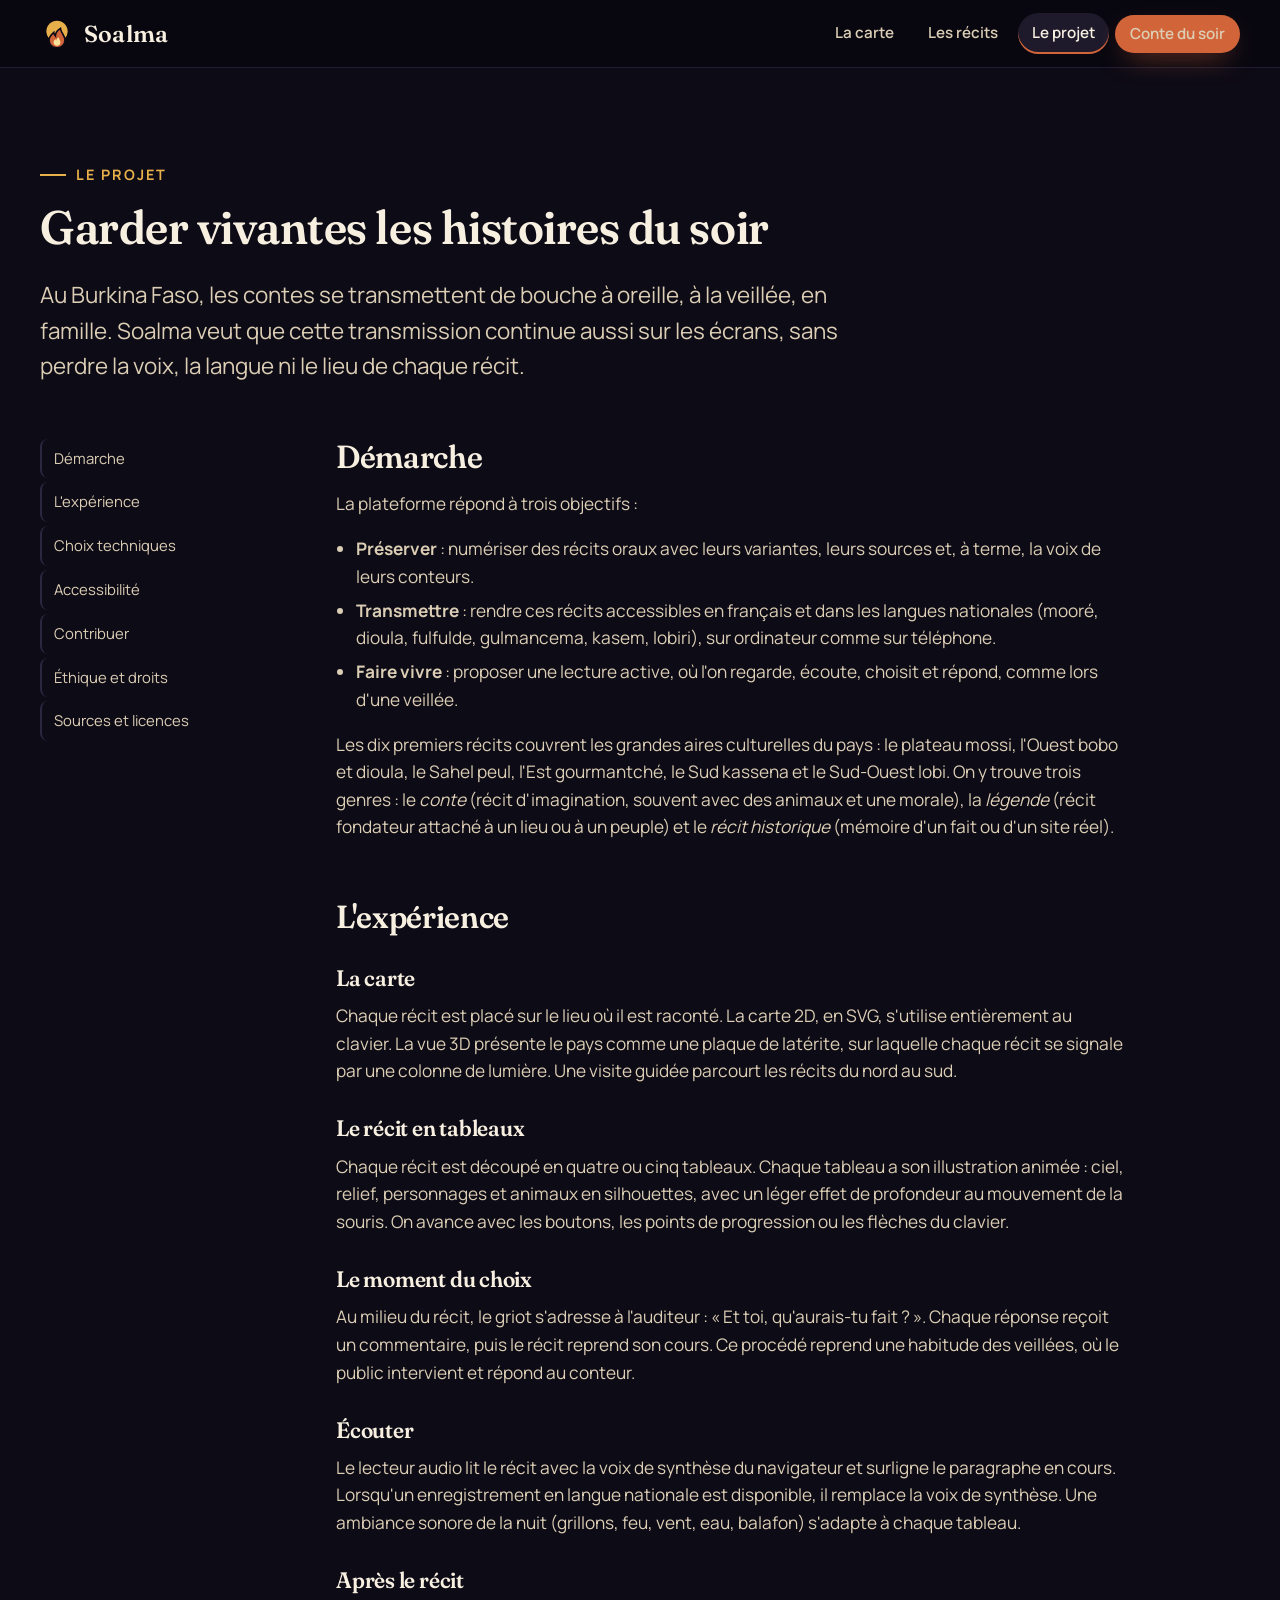
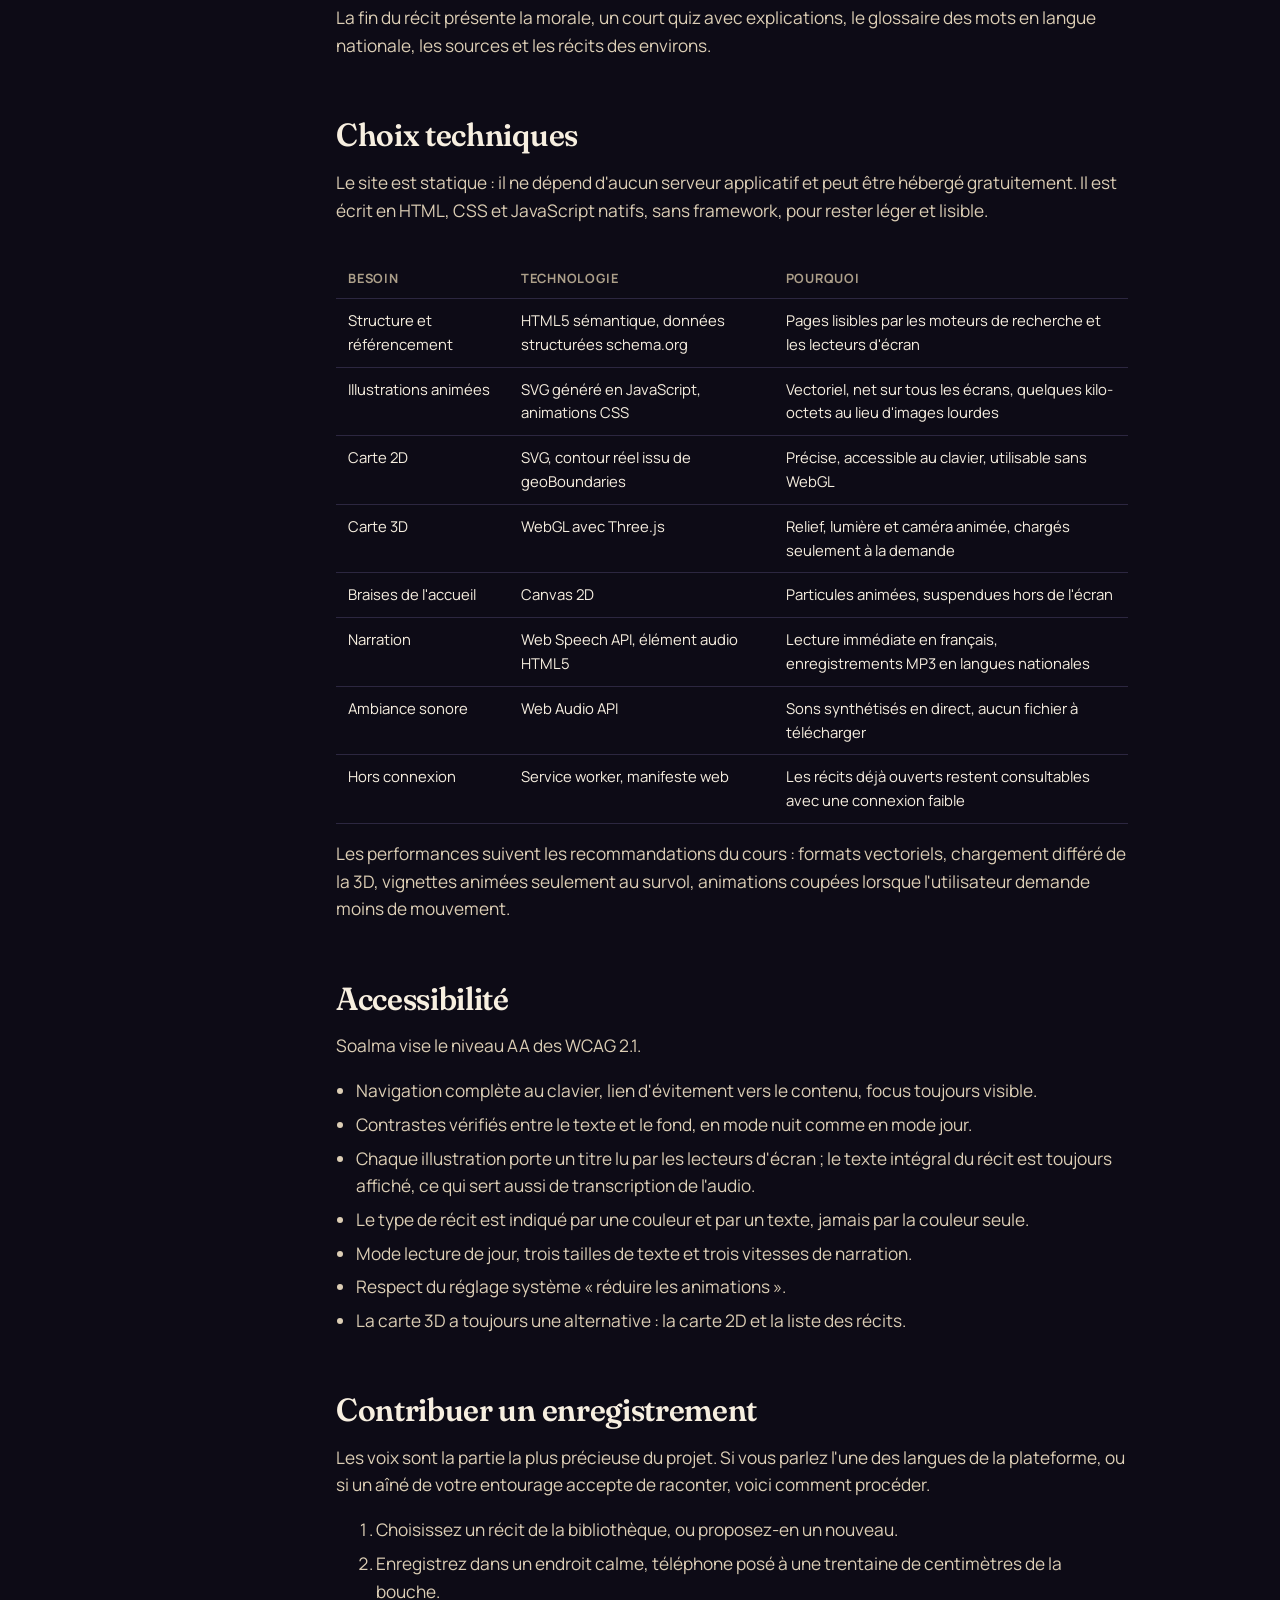
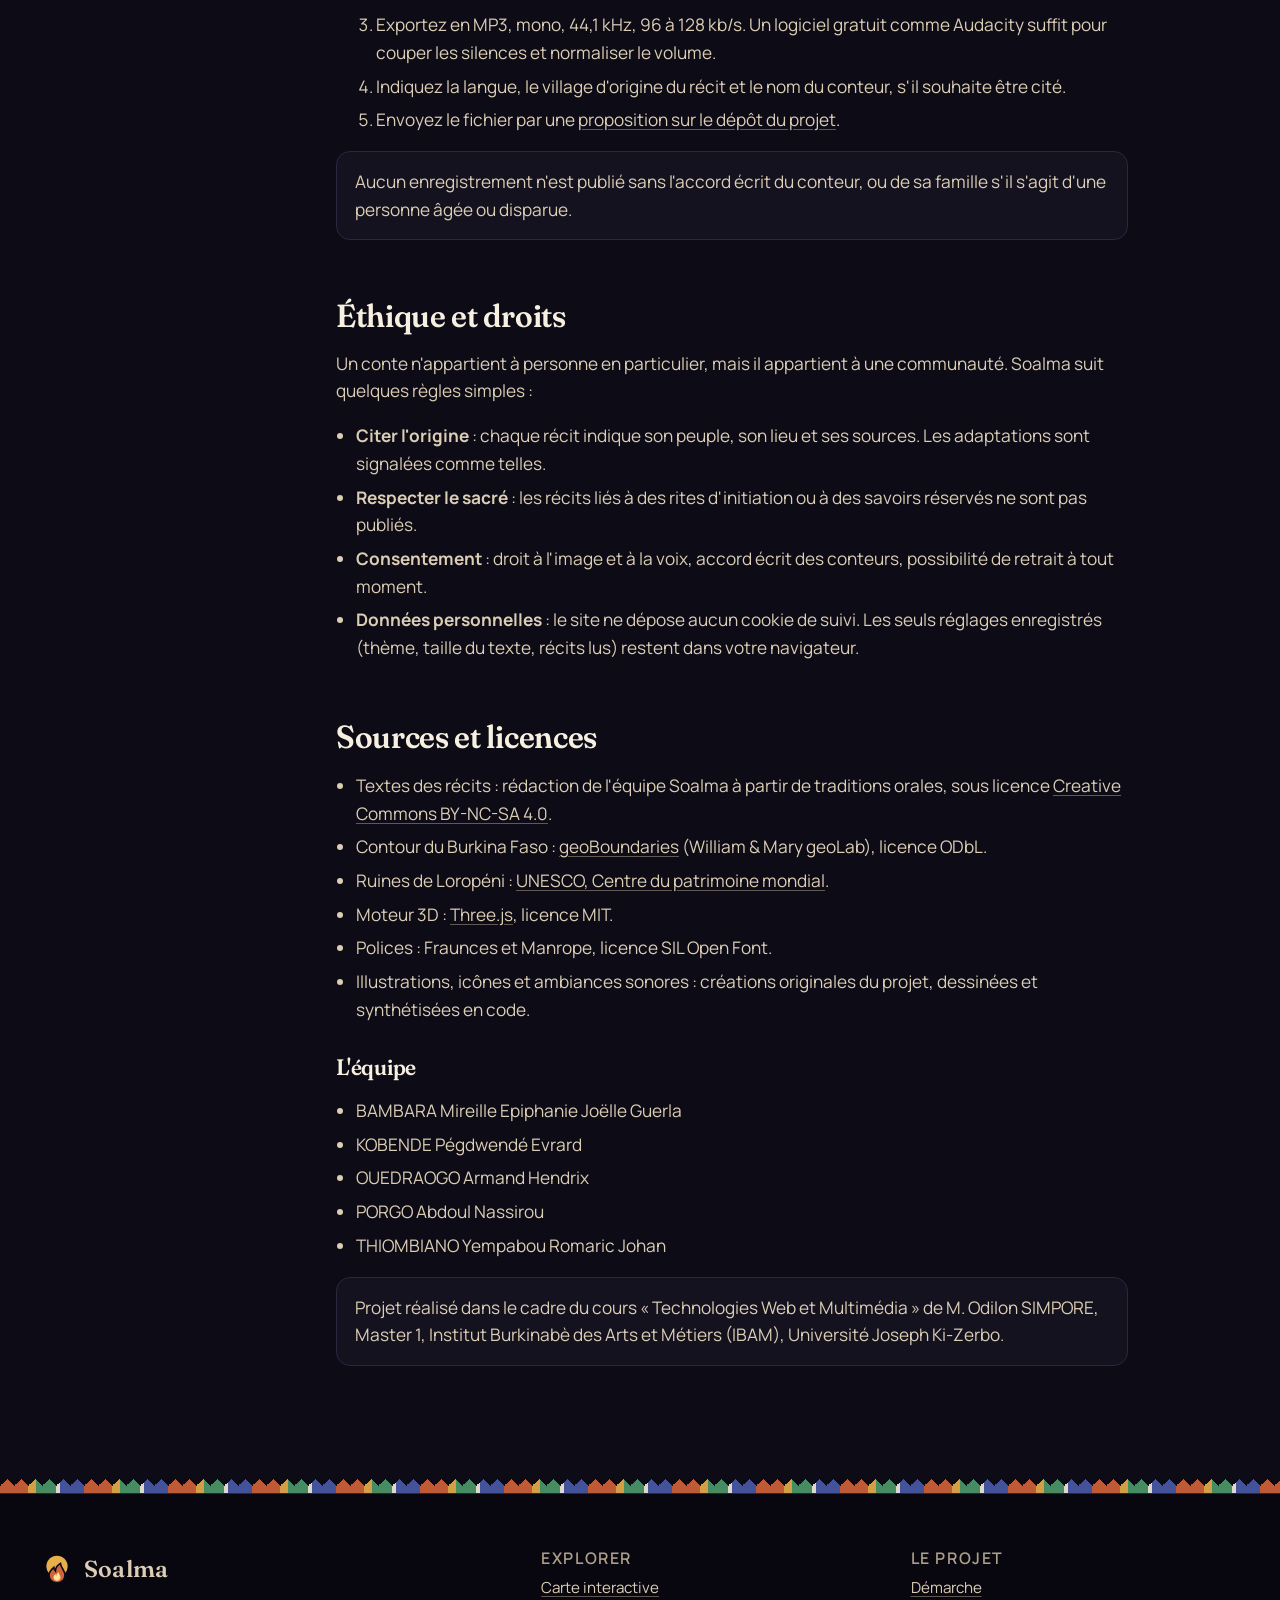
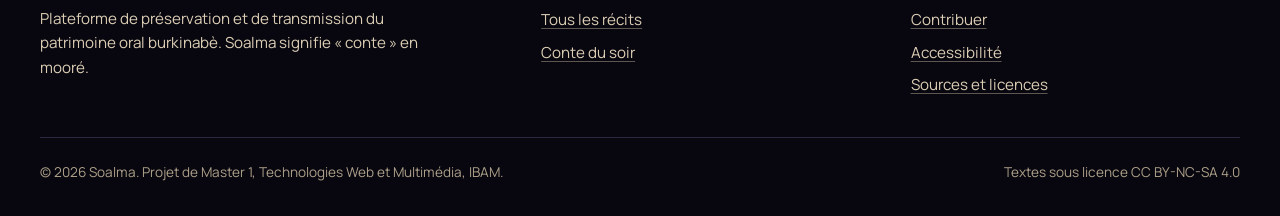
==== commit c200f89d: "Ajoute les membres de l'équipe" ====
--- a/a-propos.html
+++ b/a-propos.html
@@ -150,7 +150,15 @@
               <li>Polices : Fraunces et Manrope, licence SIL Open Font.</li>
               <li>Illustrations, icônes et ambiances sonores : créations originales du projet, dessinées et synthétisées en code.</li>
             </ul>
-            <p class="note">Projet réalisé dans le cadre du cours « Technologies Web et Multimédia », Master 1, Institut Burkinabè des Arts et Métiers (IBAM), Université Joseph Ki-Zerbo.</p>
+            <h3 id="equipe">L'équipe</h3>
+            <ul>
+              <li>BAMBARA Mireille Epiphanie Joëlle Guerla</li>
+              <li>KOBENDE Pégdwendé Evrard</li>
+              <li>OUEDRAOGO Armand Hendrix</li>
+              <li>PORGO Abdoul Nassirou</li>
+              <li>THIOMBIANO Yempabou Romaric Johan</li>
+            </ul>
+            <p class="note">Projet réalisé dans le cadre du cours « Technologies Web et Multimédia » de M. Odilon SIMPORE, Master 1, Institut Burkinabè des Arts et Métiers (IBAM), Université Joseph Ki-Zerbo.</p>
           </section>
         </div>
       </div>
--- a/assets/css/main.css
+++ b/assets/css/main.css
@@ -914,6 +914,8 @@
 .quiz label.ok { border-color: var(--vert); background: rgba(78, 154, 108, 0.12); }
 .quiz label.ko { border-color: #C0453A; background: rgba(192, 69, 58, 0.1); }
 .quiz .why { margin: 10px 0 0; font-size: 0.93rem; color: var(--text-2); display: flex; gap: 8px; }
+.quiz .why svg { width: 18px; height: 18px; flex: none; margin-top: 3px; color: var(--mil); }
+.btn svg, .nav-steps svg { width: 18px; height: 18px; flex: none; }
 .quiz .score { font-family: var(--font-display); font-size: 1.3rem; }
 
 .glossary { display: grid; gap: 14px; margin: 0; }
